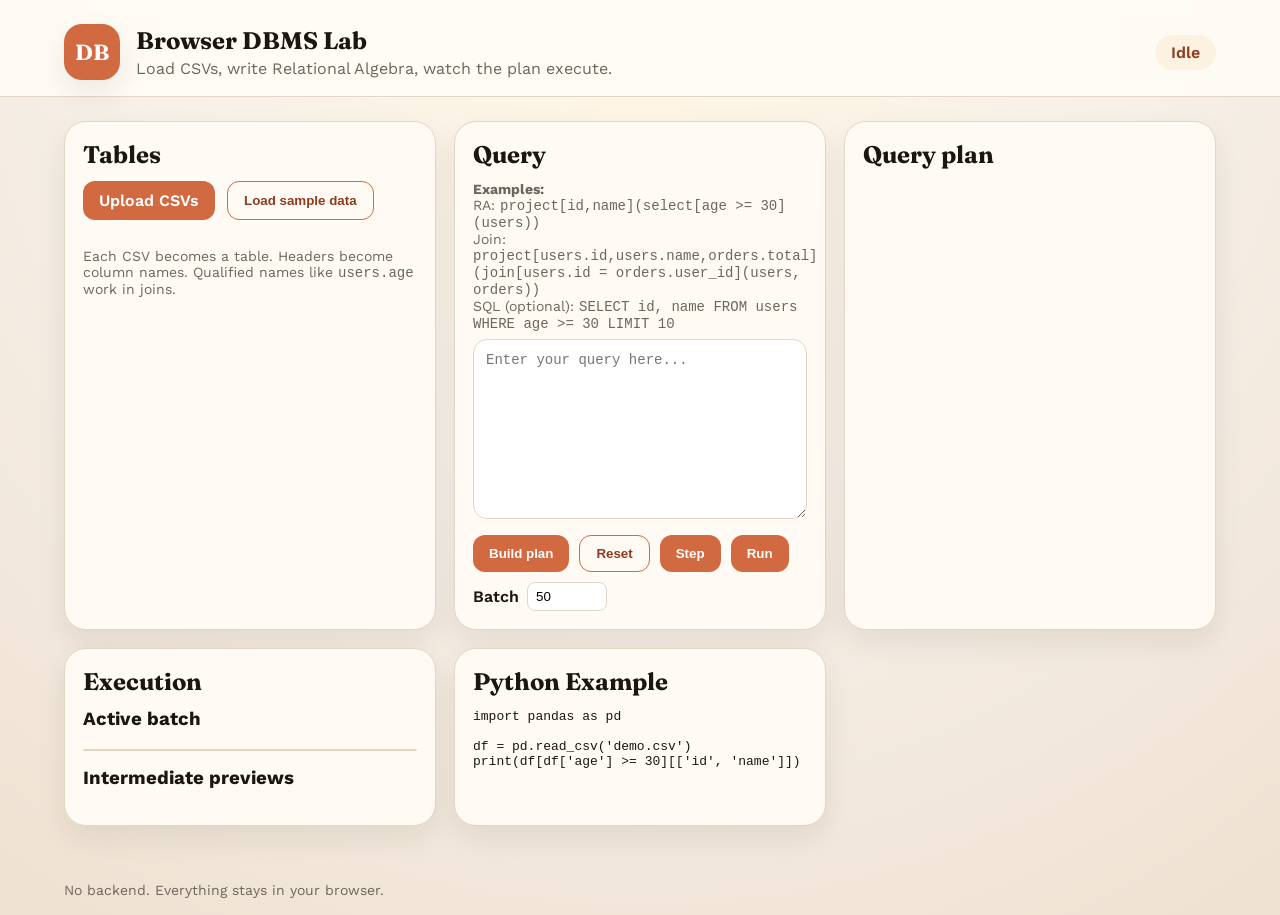
==== index.module.html @ 25834daa "v 0 with python" ====
<!doctype html>
<html lang="en">
  <head>
    <meta charset="utf-8" />
    <meta name="viewport" content="width=device-width, initial-scale=1" />
    <title>Browser DBMS Lab (Module Version)</title>
    <link rel="stylesheet" href="./styles.css" />
  </head>
  <body>
    <header class="topbar">
      <div class="brand">
        <div class="logo">DB</div>
        <div>
          <h1>Browser DBMS Lab</h1>
          <p>Load CSVs, write Relational Algebra, watch the plan execute.</p>
        </div>
      </div>
      <div class="status" id="status">Idle</div>
    </header>

    <main class="layout">
      <section class="panel">
        <h2>Tables</h2>
        <div class="uploader">
          <label class="button">
            Upload CSVs
            <input id="fileInput" type="file" accept=".csv" multiple />
          </label>
          <button id="loadSample" class="button ghost">Load sample data</button>
        </div>
        <div id="tablesList" class="tables"></div>
        <div class="hint">
          Each CSV becomes a table. Headers become column names. Qualified names like <code>users.age</code> work in joins.
        </div>
      </section>

      <section class="panel">
        <h2>Query</h2>
        <div class="hint" style="margin-bottom: 0.5em;">
          <strong>Examples:</strong><br>
          <span>RA: <code>project[id,name](select[age >= 30](users))</code></span><br>
          <span>Join: <code>project[users.id,users.name,orders.total](join[users.id = orders.user_id](users, orders))</code></span><br>
          <span>SQL (optional): <code>SELECT id, name FROM users WHERE age >= 30 LIMIT 10</code></span>
        </div>
        <textarea id="queryInput" spellcheck="false" placeholder="Enter your query here..."></textarea>
        <div class="controls">
          <button id="buildPlan" class="button">Build plan</button>
          <button id="resetExec" class="button ghost">Reset</button>
          <button id="stepExec" class="button">Step</button>
          <button id="runExec" class="button">Run</button>
          <label class="inline">
            Batch
            <input id="batchSize" type="number" min="1" max="500" value="50" />
          </label>
        </div>
        <div id="errorBox" class="error hidden"></div>
      </section>

      <section class="panel plan">
        <h2>Query plan</h2>
        <div id="planTree" class="tree"></div>
      </section>

      <section class="panel results">
        <h2>Execution</h2>
        <div class="split">
          <div>
            <h3>Active batch</h3>
            <div id="activeBatch" class="table"></div>
          </div>
          <div>
            <h3>Intermediate previews</h3>
            <div id="previews" class="previews"></div>
          </div>
        </div>
      </section>

      <section class="panel">
        <h2>Python Example</h2>
        <pre><code class="language-python">import pandas as pd

df = pd.read_csv('demo.csv')
print(df[df['age'] >= 30][['id', 'name']])
</code></pre>
      </section>
    </main>

    <footer class="footer">
      No backend. Everything stays in your browser.
    </footer>

    <script type="module" src="./main.js"></script>
  </body>
</html>
---- styles.css ----
@import url('https://fonts.googleapis.com/css2?family=Fraunces:wght@600;700&family=Work+Sans:wght@400;600&display=swap');

:root {
  --bg: #f6f0e8;
  --ink: #1a1612;
  --muted: #6f655c;
  --accent: #d26a41;
  --accent-dark: #8f3b1e;
  --panel: #fffaf4;
  --border: #e4d6c6;
  --highlight: #ffedc7;
  --shadow: 0 12px 30px rgba(26, 22, 18, 0.08);
  --font-display: "Fraunces", "Georgia", serif;
  --font-body: "Work Sans", "Segoe UI", sans-serif;
}

* {
  box-sizing: border-box;
}

body {
  margin: 0;
  font-family: var(--font-body);
  background: radial-gradient(circle at top, #fff6e4 0%, var(--bg) 45%, #efe1d1 100%);
  color: var(--ink);
  min-height: 100vh;
}

.topbar {
  display: flex;
  align-items: center;
  justify-content: space-between;
  padding: 24px 5vw 16px;
  border-bottom: 1px solid var(--border);
  background: rgba(255, 252, 247, 0.9);
  position: sticky;
  top: 0;
  z-index: 10;
  backdrop-filter: blur(6px);
}

.brand {
  display: flex;
  gap: 16px;
  align-items: center;
}

.logo {
  width: 56px;
  height: 56px;
  border-radius: 18px;
  background: var(--accent);
  color: #fff;
  display: grid;
  place-items: center;
  font-family: var(--font-display);
  font-size: 22px;
  font-weight: 700;
  box-shadow: var(--shadow);
}

.topbar h1 {
  font-family: var(--font-display);
  font-size: 24px;
  margin: 0;
}

.topbar p {
  margin: 4px 0 0;
  color: var(--muted);
}

.status {
  padding: 8px 16px;
  border-radius: 999px;
  background: #fdf1e2;
  color: var(--accent-dark);
  font-weight: 600;
}

.layout {
  display: grid;
  grid-template-columns: repeat(auto-fit, minmax(280px, 1fr));
  gap: 18px;
  padding: 24px 5vw 40px;
}

.panel {
  background: var(--panel);
  border: 1px solid var(--border);
  border-radius: 22px;
  padding: 18px;
  box-shadow: var(--shadow);
}

.panel h2 {
  margin: 0 0 12px;
  font-family: var(--font-display);
}

.panel h3 {
  margin-top: 0;
}

.uploader {
  display: flex;
  flex-wrap: wrap;
  gap: 12px;
  margin-bottom: 16px;
}

.button {
  border: none;
  padding: 10px 16px;
  border-radius: 12px;
  background: var(--accent);
  color: #fff;
  font-weight: 600;
  cursor: pointer;
  transition: transform 0.2s ease, box-shadow 0.2s ease;
}

.button:hover {
  transform: translateY(-1px);
  box-shadow: 0 8px 20px rgba(210, 106, 65, 0.25);
}

.button.ghost {
  background: transparent;
  color: var(--accent-dark);
  border: 1px solid var(--accent);
}

.button input {
  display: none;
}

.inline {
  display: inline-flex;
  align-items: center;
  gap: 8px;
  font-weight: 600;
}

.inline input {
  width: 80px;
  padding: 6px 8px;
  border-radius: 8px;
  border: 1px solid var(--border);
  background: #fff;
}

.tables {
  display: grid;
  gap: 12px;
}

.table-card {
  padding: 12px;
  border-radius: 12px;
  background: #fff;
  border: 1px dashed var(--border);
}

.table-card h4 {
  margin: 0 0 6px;
}

.hint {
  margin-top: 12px;
  color: var(--muted);
  font-size: 14px;
}

textarea {
  width: 100%;
  min-height: 180px;
  resize: vertical;
  padding: 12px;
  border-radius: 14px;
  border: 1px solid var(--border);
  background: #fff;
  font-family: "Fira Mono", "Courier New", monospace;
  font-size: 14px;
}

.controls {
  display: flex;
  flex-wrap: wrap;
  gap: 10px;
  margin-top: 12px;
}

.error {
  margin-top: 12px;
  padding: 10px;
  border-radius: 12px;
  background: #fde7e1;
  color: #b13d18;
  border: 1px solid #f0b2a2;
}

.hidden {
  display: none;
}

.tree {
  display: grid;
  gap: 10px;
}

.tree-node {
  border-left: 3px solid var(--border);
  padding-left: 12px;
}

.tree-node.active {
  border-color: var(--accent);
  background: var(--highlight);
  border-radius: 8px;
  padding: 6px 12px;
}

.tree-node .label {
  font-weight: 600;
}

.results .split {
  display: grid;
  grid-template-columns: repeat(auto-fit, minmax(220px, 1fr));
  gap: 16px;
}

.table {
  overflow: auto;
  max-height: 280px;
  border: 1px solid var(--border);
  border-radius: 12px;
  background: #fff;
}

.table table {
  width: 100%;
  border-collapse: collapse;
  font-size: 13px;
}

.table th,
.table td {
  padding: 6px 8px;
  border-bottom: 1px solid #f1e4d5;
  text-align: left;
}

.previews {
  display: grid;
  gap: 12px;
}

.preview-card {
  border: 1px solid var(--border);
  border-radius: 12px;
  padding: 10px;
  background: #fff;
}

.preview-card h4 {
  margin: 0 0 6px;
  font-size: 14px;
}

.footer {
  padding: 16px 5vw 24px;
  color: var(--muted);
  font-size: 14px;
}

@media (max-width: 600px) {
  .topbar {
    flex-direction: column;
    align-items: flex-start;
    gap: 12px;
  }
}

@keyframes rise {
  from {
    opacity: 0;
    transform: translateY(10px);
  }
  to {
    opacity: 1;
    transform: translateY(0);
  }
}

.panel,
.table-card,
.preview-card {
  animation: rise 0.4s ease;
}
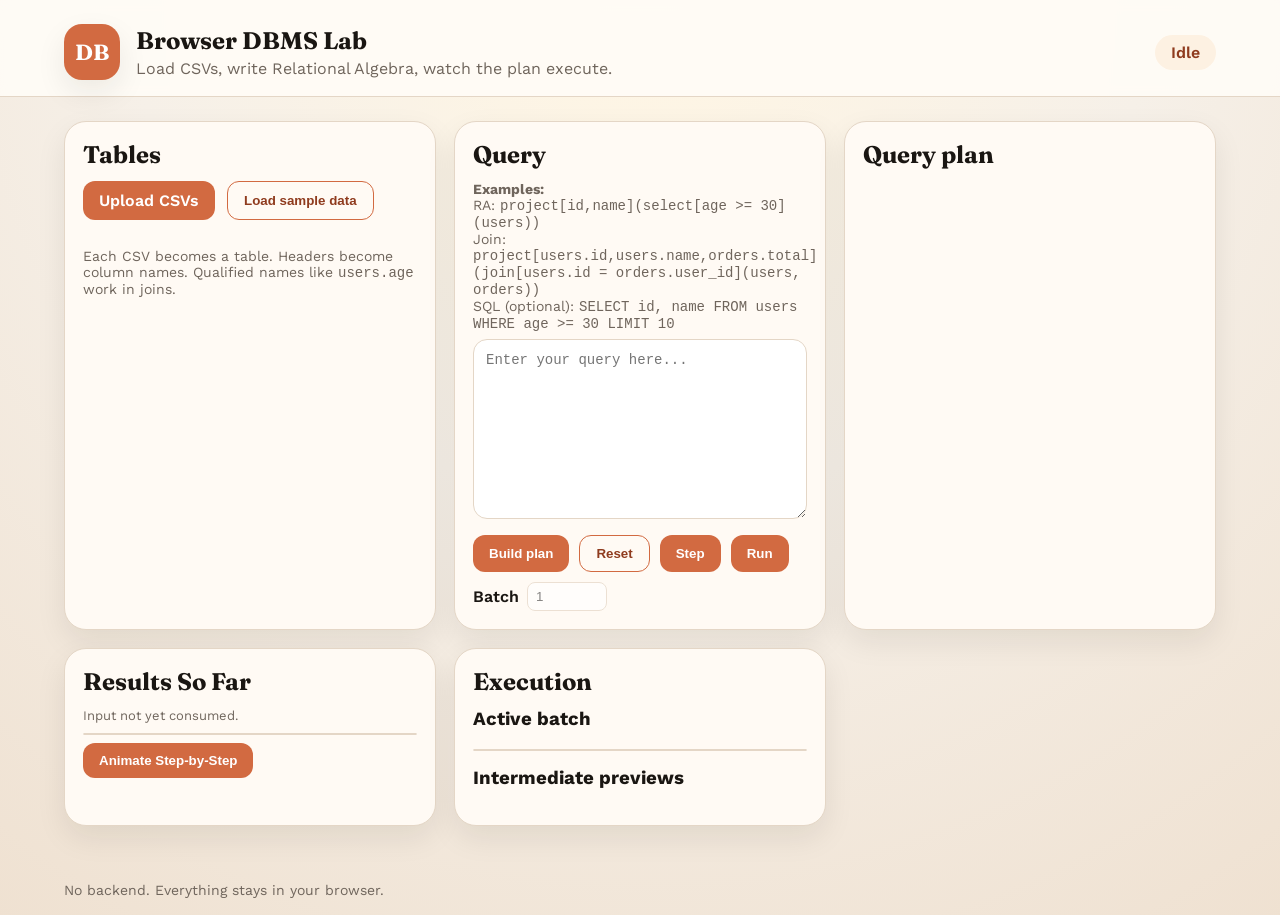
==== commit d3d55a3e: "good v" ====
--- a/index.module.html
+++ b/index.module.html
@@ -50,7 +50,7 @@
           <button id="runExec" class="button">Run</button>
           <label class="inline">
             Batch
-            <input id="batchSize" type="number" min="1" max="500" value="50" />
+            <input id="batchSize" type="number" min="1" max="500" value="1" disabled />
           </label>
         </div>
         <div id="errorBox" class="error hidden"></div>
@@ -61,6 +61,17 @@
         <div id="planTree" class="tree"></div>
       </section>
 
+      <section class="panel">
+        <h2>Results So Far</h2>
+        <div class="results-status">
+          <span id="resultsStatus">Input not yet consumed.</span>
+          <span id="animationStatus"></span>
+        </div>
+        <div id="resultsSoFar" class="table"></div>
+        <div style="margin-top:0.5em;">
+          <button id="animateStep" class="button">Animate Step-by-Step</button>
+        </div>
+      </section>
       <section class="panel results">
         <h2>Execution</h2>
         <div class="split">
@@ -74,15 +85,6 @@
           </div>
         </div>
       </section>
-
-      <section class="panel">
-        <h2>Python Example</h2>
-        <pre><code class="language-python">import pandas as pd
-
-df = pd.read_csv('demo.csv')
-print(df[df['age'] >= 30][['id', 'name']])
-</code></pre>
-      </section>
     </main>
 
     <footer class="footer">
--- a/styles.css
+++ b/styles.css
@@ -150,6 +150,11 @@
   background: #fff;
 }
 
+.inline input:disabled {
+  opacity: 0.7;
+  cursor: not-allowed;
+}
+
 .tables {
   display: grid;
   gap: 12px;
@@ -252,6 +257,22 @@
   text-align: left;
 }
 
+.table tr.row-highlight td {
+  background: var(--highlight);
+  animation: rowFlash 0.8s ease;
+}
+
+.results-status {
+  display: flex;
+  justify-content: space-between;
+  align-items: center;
+  gap: 12px;
+  color: var(--muted);
+  font-size: 13px;
+  margin-bottom: 10px;
+  flex-wrap: wrap;
+}
+
 .previews {
   display: grid;
   gap: 12px;
@@ -294,6 +315,15 @@
   }
 }
 
+@keyframes rowFlash {
+  from {
+    background: #ffe2a8;
+  }
+  to {
+    background: transparent;
+  }
+}
+
 .panel,
 .table-card,
 .preview-card {
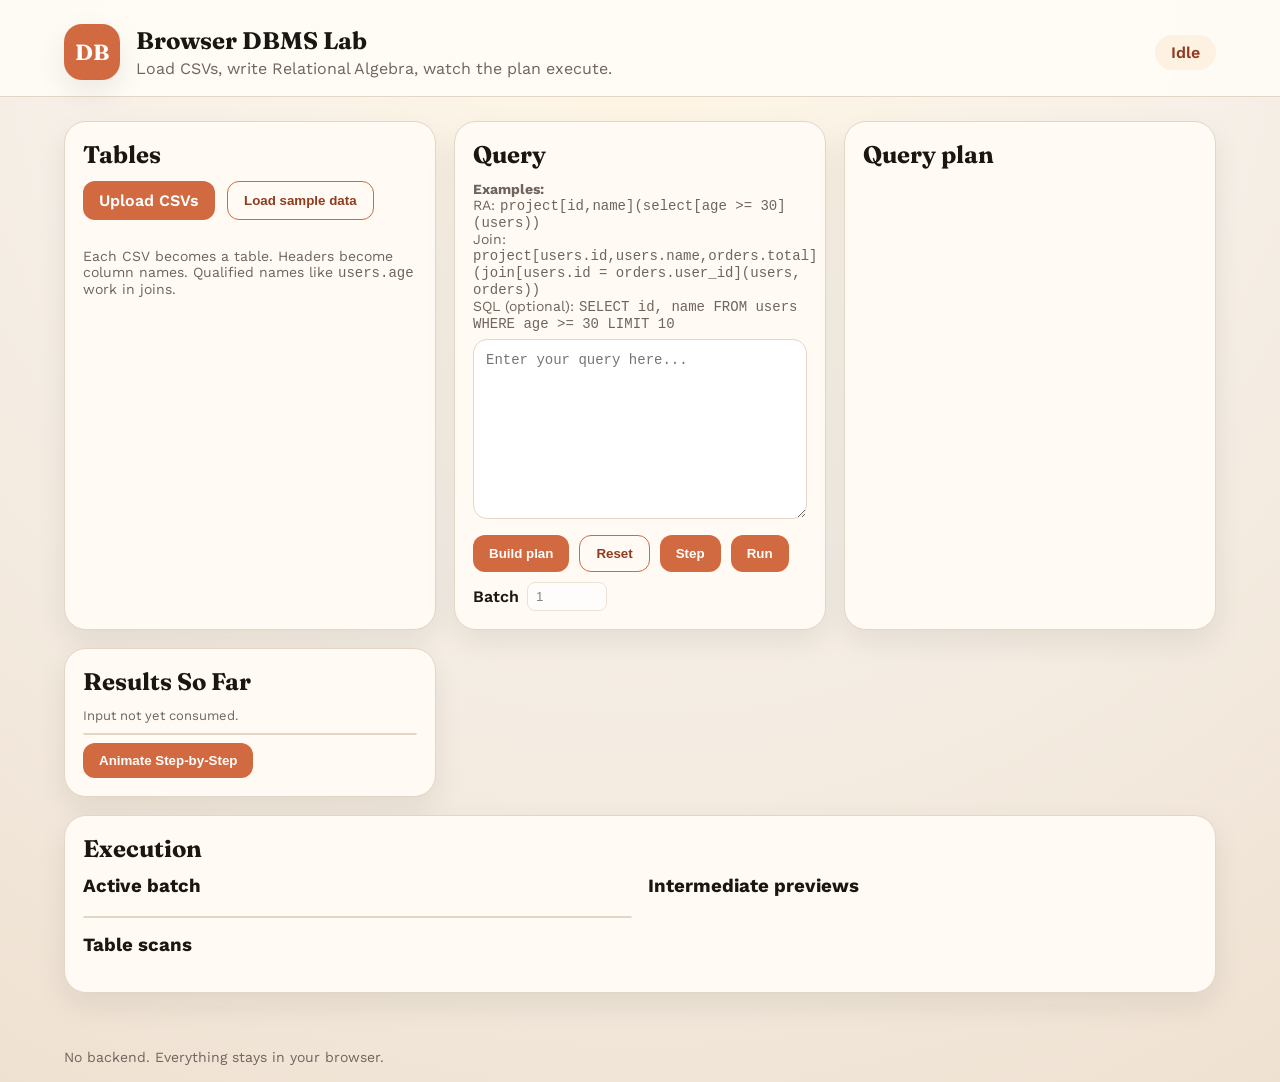
==== commit 5a728213: "Add scan visualization and stable execution layout" ====
--- a/index.module.html
+++ b/index.module.html
@@ -84,6 +84,10 @@
             <div id="previews" class="previews"></div>
           </div>
         </div>
+        <div class="scan-area">
+          <h3>Table scans</h3>
+          <div id="scanTables" class="scan-tables"></div>
+        </div>
       </section>
     </main>
 
--- a/styles.css
+++ b/styles.css
@@ -236,6 +236,11 @@
   gap: 16px;
 }
 
+.panel.results {
+  order: 99;
+  grid-column: 1 / -1;
+}
+
 .table {
   overflow: auto;
   max-height: 280px;
@@ -258,8 +263,45 @@
 }
 
 .table tr.row-highlight td {
-  background: var(--highlight);
+  background: var(--scan-highlight, var(--highlight));
   animation: rowFlash 0.8s ease;
+}
+
+.scan-hl-0 {
+  --scan-highlight: #ffe2a8;
+}
+
+.scan-hl-1 {
+  --scan-highlight: #cde8ff;
+}
+
+.scan-hl-2 {
+  --scan-highlight: #dff2c9;
+}
+
+.scan-hl-3 {
+  --scan-highlight: #f6c9dd;
+}
+
+.scan-area {
+  margin-top: 16px;
+}
+
+.scan-tables {
+  display: grid;
+  gap: 12px;
+}
+
+.scan-card {
+  border: 1px solid var(--border);
+  border-radius: 12px;
+  padding: 10px;
+  background: #fff;
+}
+
+.scan-card h4 {
+  margin: 0 0 6px;
+  font-size: 14px;
 }
 
 .results-status {
@@ -276,6 +318,7 @@
 .previews {
   display: grid;
   gap: 12px;
+  grid-auto-rows: 200px;
 }
 
 .preview-card {
@@ -283,11 +326,19 @@
   border-radius: 12px;
   padding: 10px;
   background: #fff;
+  height: 200px;
+  display: flex;
+  flex-direction: column;
 }
 
 .preview-card h4 {
   margin: 0 0 6px;
   font-size: 14px;
+}
+
+.preview-card .table {
+  flex: 1;
+  max-height: none;
 }
 
 .footer {
@@ -317,7 +368,7 @@
 
 @keyframes rowFlash {
   from {
-    background: #ffe2a8;
+    background: var(--scan-highlight, #ffe2a8);
   }
   to {
     background: transparent;
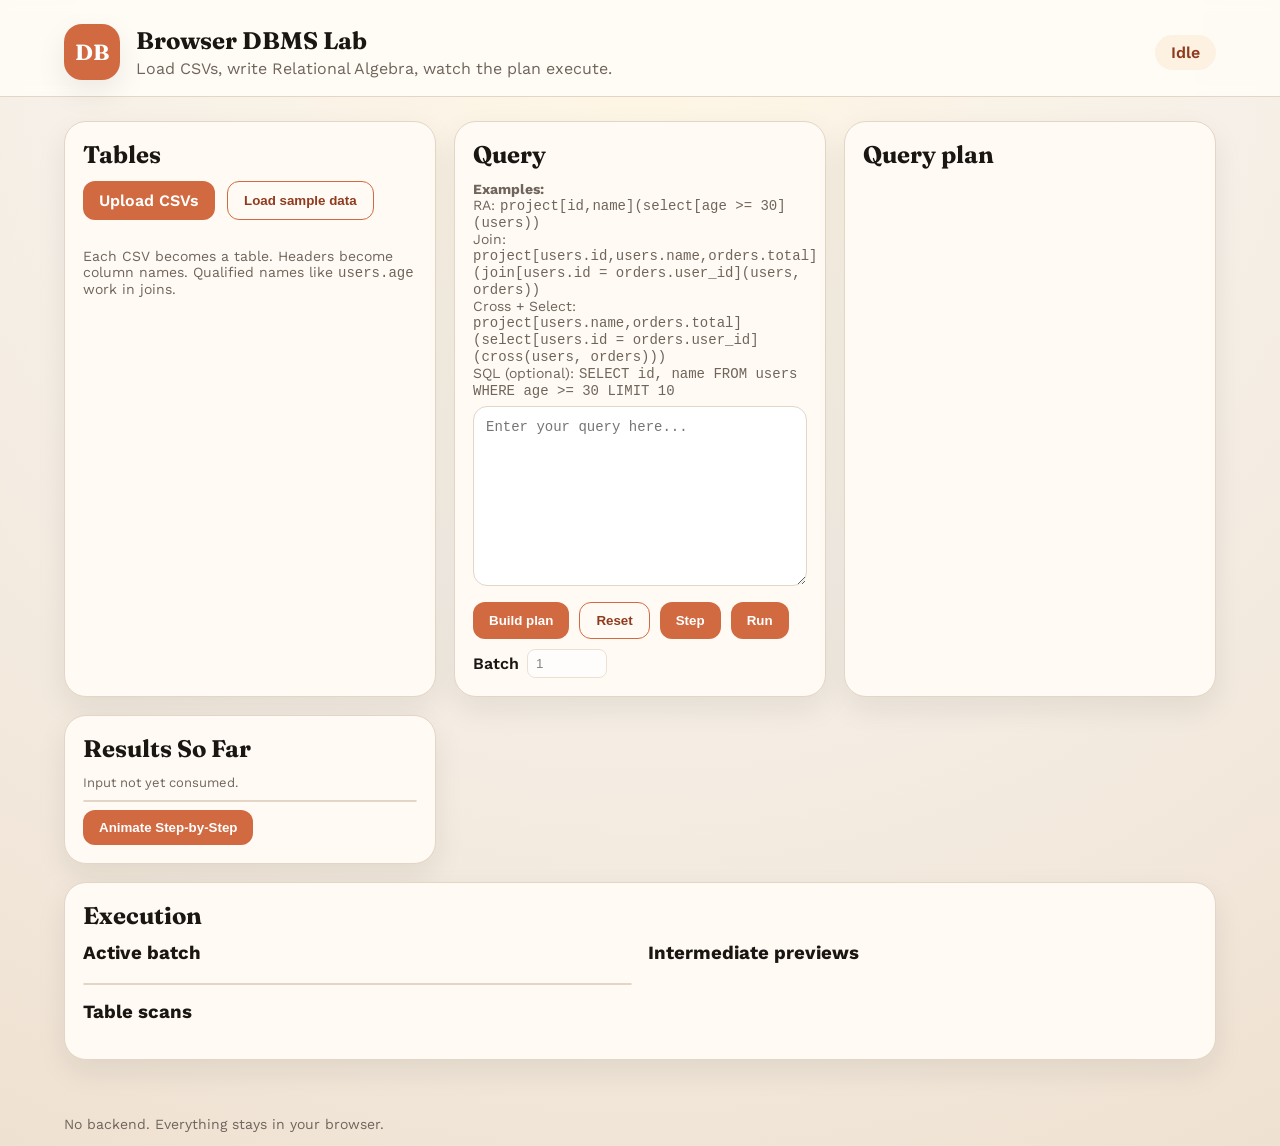
==== commit 1f5074bd: "not bad, adding cross" ====
--- a/index.module.html
+++ b/index.module.html
@@ -40,6 +40,7 @@
           <strong>Examples:</strong><br>
           <span>RA: <code>project[id,name](select[age >= 30](users))</code></span><br>
           <span>Join: <code>project[users.id,users.name,orders.total](join[users.id = orders.user_id](users, orders))</code></span><br>
+          <span>Cross + Select: <code>project[users.name,orders.total](select[users.id = orders.user_id](cross(users, orders)))</code></span><br>
           <span>SQL (optional): <code>SELECT id, name FROM users WHERE age >= 30 LIMIT 10</code></span>
         </div>
         <textarea id="queryInput" spellcheck="false" placeholder="Enter your query here..."></textarea>
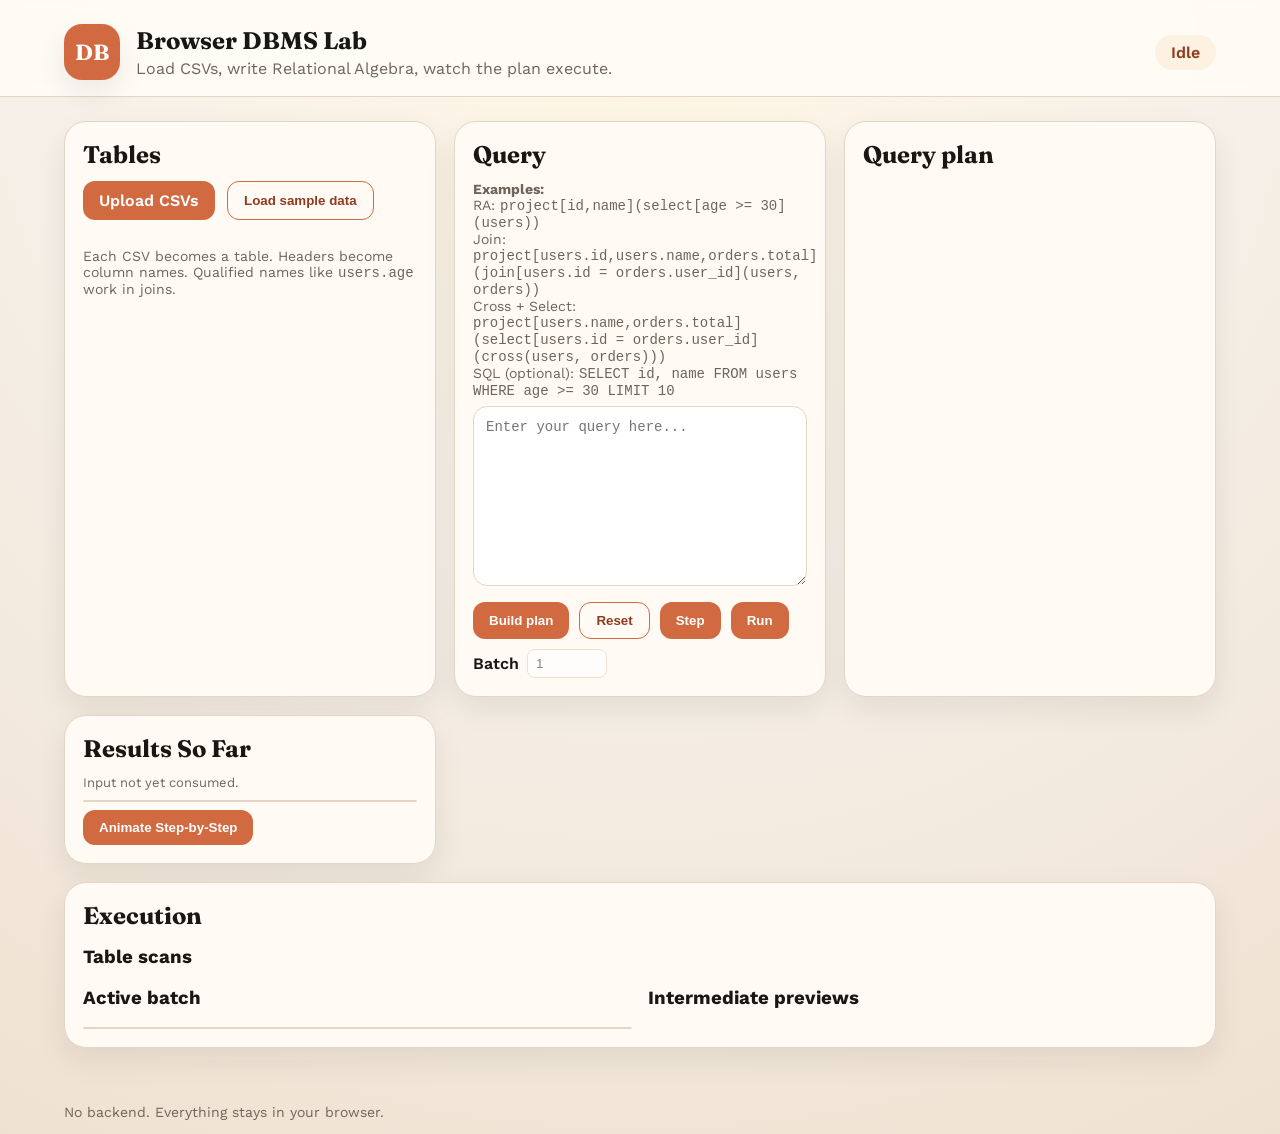
==== commit 6cc11a15: "Adjust execution layout and selection previews" ====
--- a/index.module.html
+++ b/index.module.html
@@ -75,6 +75,10 @@
       </section>
       <section class="panel results">
         <h2>Execution</h2>
+        <div class="scan-area">
+          <h3>Table scans</h3>
+          <div id="scanTables" class="scan-tables"></div>
+        </div>
         <div class="split">
           <div>
             <h3>Active batch</h3>
@@ -84,10 +88,6 @@
             <h3>Intermediate previews</h3>
             <div id="previews" class="previews"></div>
           </div>
-        </div>
-        <div class="scan-area">
-          <h3>Table scans</h3>
-          <div id="scanTables" class="scan-tables"></div>
         </div>
       </section>
     </main>
--- a/styles.css
+++ b/styles.css
@@ -336,6 +336,20 @@
   font-size: 14px;
 }
 
+.preview-meta {
+  color: var(--muted);
+  font-size: 12px;
+  margin-bottom: 6px;
+}
+
+.row-pass td {
+  background: #e8f5d4;
+}
+
+.row-discard td {
+  background: #fde2dc;
+}
+
 .preview-card .table {
   flex: 1;
   max-height: none;
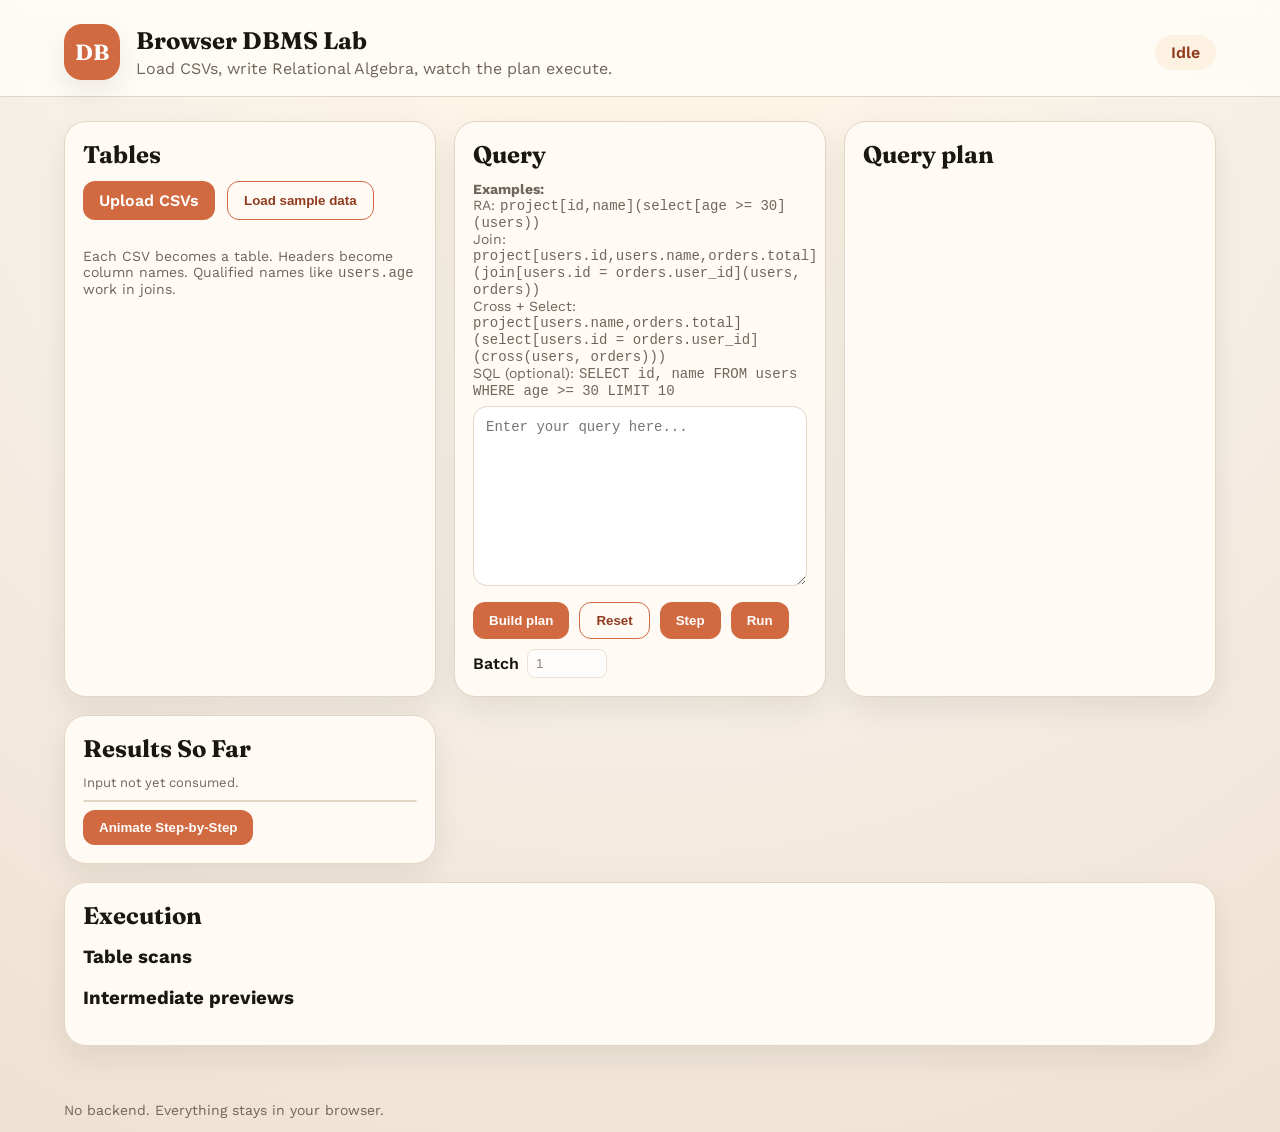
==== commit 15cdd037: "Refine scan visuals and selection previews" ====
--- a/index.module.html
+++ b/index.module.html
@@ -81,10 +81,6 @@
         </div>
         <div class="split">
           <div>
-            <h3>Active batch</h3>
-            <div id="activeBatch" class="table"></div>
-          </div>
-          <div>
             <h3>Intermediate previews</h3>
             <div id="previews" class="previews"></div>
           </div>
--- a/styles.css
+++ b/styles.css
@@ -304,6 +304,19 @@
   font-size: 14px;
 }
 
+.scan-end {
+  margin-top: 8px;
+  font-size: 12px;
+  color: var(--muted);
+  opacity: 0.6;
+}
+
+.scan-end.active {
+  color: var(--accent-dark);
+  font-weight: 600;
+  opacity: 1;
+}
+
 .results-status {
   display: flex;
   justify-content: space-between;
@@ -318,7 +331,7 @@
 .previews {
   display: grid;
   gap: 12px;
-  grid-auto-rows: 200px;
+  grid-auto-rows: 120px;
 }
 
 .preview-card {
@@ -326,7 +339,7 @@
   border-radius: 12px;
   padding: 10px;
   background: #fff;
-  height: 200px;
+  height: 120px;
   display: flex;
   flex-direction: column;
 }
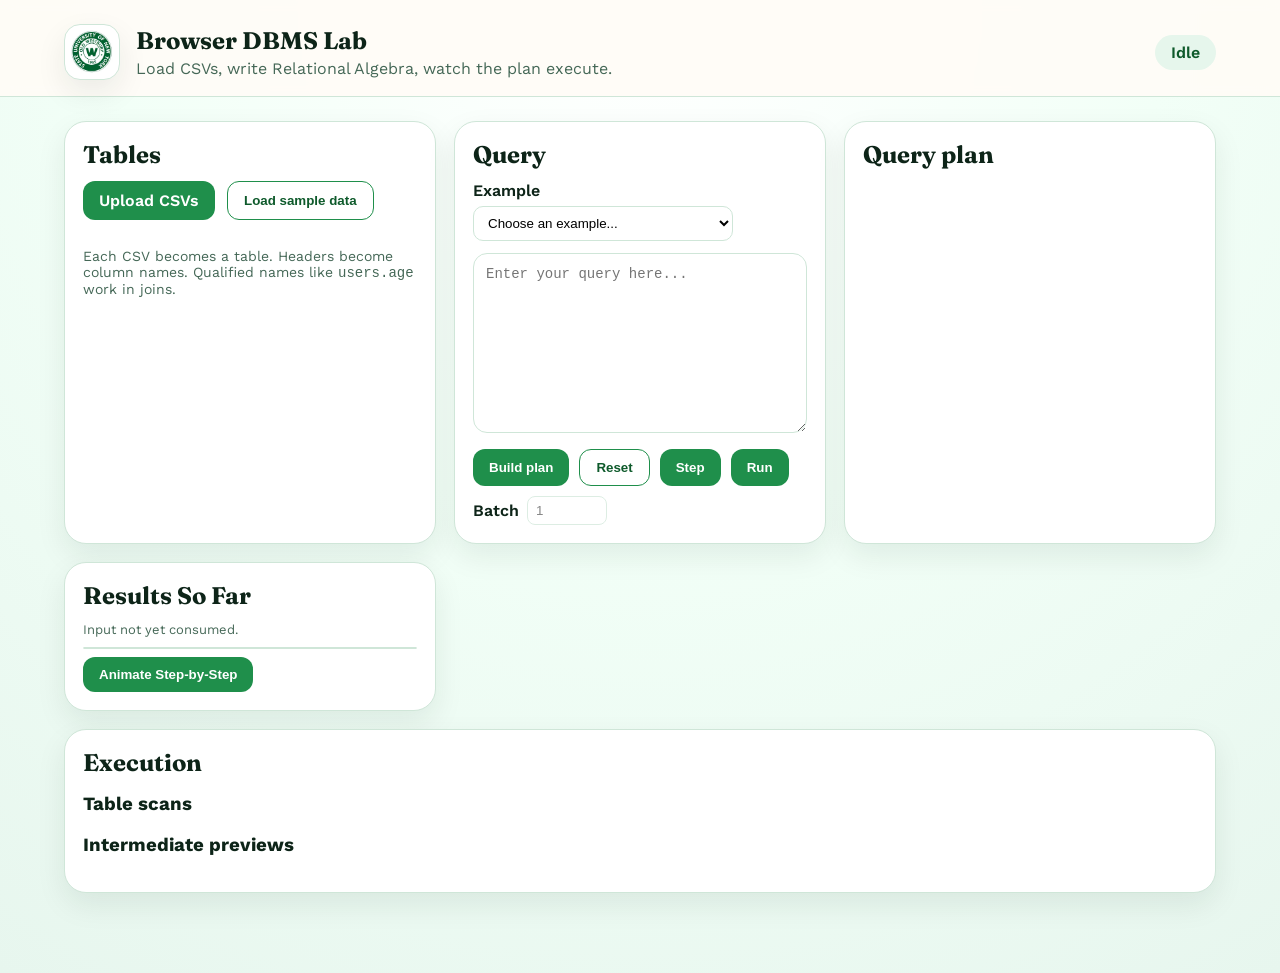
==== commit 431cbc1d: "v 1" ====
--- a/index.module.html
+++ b/index.module.html
@@ -9,7 +9,9 @@
   <body>
     <header class="topbar">
       <div class="brand">
-        <div class="logo">DB</div>
+        <div class="logo">
+          <img src="seal_ow_2023.jpg" alt="OW logo" />
+        </div>
         <div>
           <h1>Browser DBMS Lab</h1>
           <p>Load CSVs, write Relational Algebra, watch the plan execute.</p>
@@ -37,12 +39,24 @@
       <section class="panel">
         <h2>Query</h2>
         <div class="hint" style="margin-bottom: 0.5em;">
+          <!--
           <strong>Examples:</strong><br>
           <span>RA: <code>project[id,name](select[age >= 30](users))</code></span><br>
           <span>Join: <code>project[users.id,users.name,orders.total](join[users.id = orders.user_id](users, orders))</code></span><br>
           <span>Cross + Select: <code>project[users.name,orders.total](select[users.id = orders.user_id](cross(users, orders)))</code></span><br>
           <span>SQL (optional): <code>SELECT id, name FROM users WHERE age >= 30 LIMIT 10</code></span>
+        -->
         </div>
+        <label class="example-select">
+          Example
+          <select id="exampleSelect">
+            <option value="">Choose an example...</option>
+            <option value="project[id,name](select[age >= 30](users))">RA: Selection + Projection</option>
+            <option value="project[users.id,users.name,orders.total](join[users.id = orders.user_id](users, orders))">Join: Users + Orders</option>
+            <option value="project[users.name,orders.total](select[users.id = orders.user_id](cross(users, orders)))">Cross + Select</option>
+            <option value="SELECT id, name FROM users WHERE age >= 30 LIMIT 10">SQL (optional)</option>
+          </select>
+        </label>
         <textarea id="queryInput" spellcheck="false" placeholder="Enter your query here..."></textarea>
         <div class="controls">
           <button id="buildPlan" class="button">Build plan</button>
@@ -89,7 +103,7 @@
     </main>
 
     <footer class="footer">
-      No backend. Everything stays in your browser.
+      
     </footer>
 
     <script type="module" src="./main.js"></script>
--- a/styles.css
+++ b/styles.css
@@ -1,15 +1,15 @@
 @import url('https://fonts.googleapis.com/css2?family=Fraunces:wght@600;700&family=Work+Sans:wght@400;600&display=swap');
 
 :root {
-  --bg: #f6f0e8;
-  --ink: #1a1612;
-  --muted: #6f655c;
-  --accent: #d26a41;
-  --accent-dark: #8f3b1e;
-  --panel: #fffaf4;
-  --border: #e4d6c6;
-  --highlight: #ffedc7;
-  --shadow: 0 12px 30px rgba(26, 22, 18, 0.08);
+  --bg: #f2fff7;
+  --ink: #0d2418;
+  --muted: #456857;
+  --accent: #1f8f4b;
+  --accent-dark: #0e5a2b;
+  --panel: #ffffff;
+  --border: #cfe6d8;
+  --highlight: #d9f4e4;
+  --shadow: 0 12px 30px rgba(13, 36, 24, 0.08);
   --font-display: "Fraunces", "Georgia", serif;
   --font-body: "Work Sans", "Segoe UI", sans-serif;
 }
@@ -21,7 +21,7 @@
 body {
   margin: 0;
   font-family: var(--font-body);
-  background: radial-gradient(circle at top, #fff6e4 0%, var(--bg) 45%, #efe1d1 100%);
+  background: radial-gradient(circle at top, #ffffff 0%, var(--bg) 45%, #e7f6ee 100%);
   color: var(--ink);
   min-height: 100vh;
 }
@@ -48,15 +48,19 @@
 .logo {
   width: 56px;
   height: 56px;
-  border-radius: 18px;
-  background: var(--accent);
-  color: #fff;
+  border-radius: 16px;
+  background: #ffffff;
+  border: 1px solid var(--border);
   display: grid;
   place-items: center;
-  font-family: var(--font-display);
-  font-size: 22px;
-  font-weight: 700;
   box-shadow: var(--shadow);
+  overflow: hidden;
+}
+
+.logo img {
+  width: 80%;
+  height: 80%;
+  object-fit: contain;
 }
 
 .topbar h1 {
@@ -73,7 +77,7 @@
 .status {
   padding: 8px 16px;
   border-radius: 999px;
-  background: #fdf1e2;
+  background: #e6f6ec;
   color: var(--accent-dark);
   font-weight: 600;
 }
@@ -122,7 +126,7 @@
 
 .button:hover {
   transform: translateY(-1px);
-  box-shadow: 0 8px 20px rgba(210, 106, 65, 0.25);
+  box-shadow: 0 8px 20px rgba(31, 143, 75, 0.25);
 }
 
 .button.ghost {
@@ -175,6 +179,22 @@
   margin-top: 12px;
   color: var(--muted);
   font-size: 14px;
+}
+
+.example-select {
+  display: inline-flex;
+  flex-direction: column;
+  gap: 6px;
+  margin-bottom: 12px;
+  font-weight: 600;
+}
+
+.example-select select {
+  min-width: 260px;
+  padding: 8px 10px;
+  border-radius: 10px;
+  border: 1px solid var(--border);
+  background: #fff;
 }
 
 textarea {
